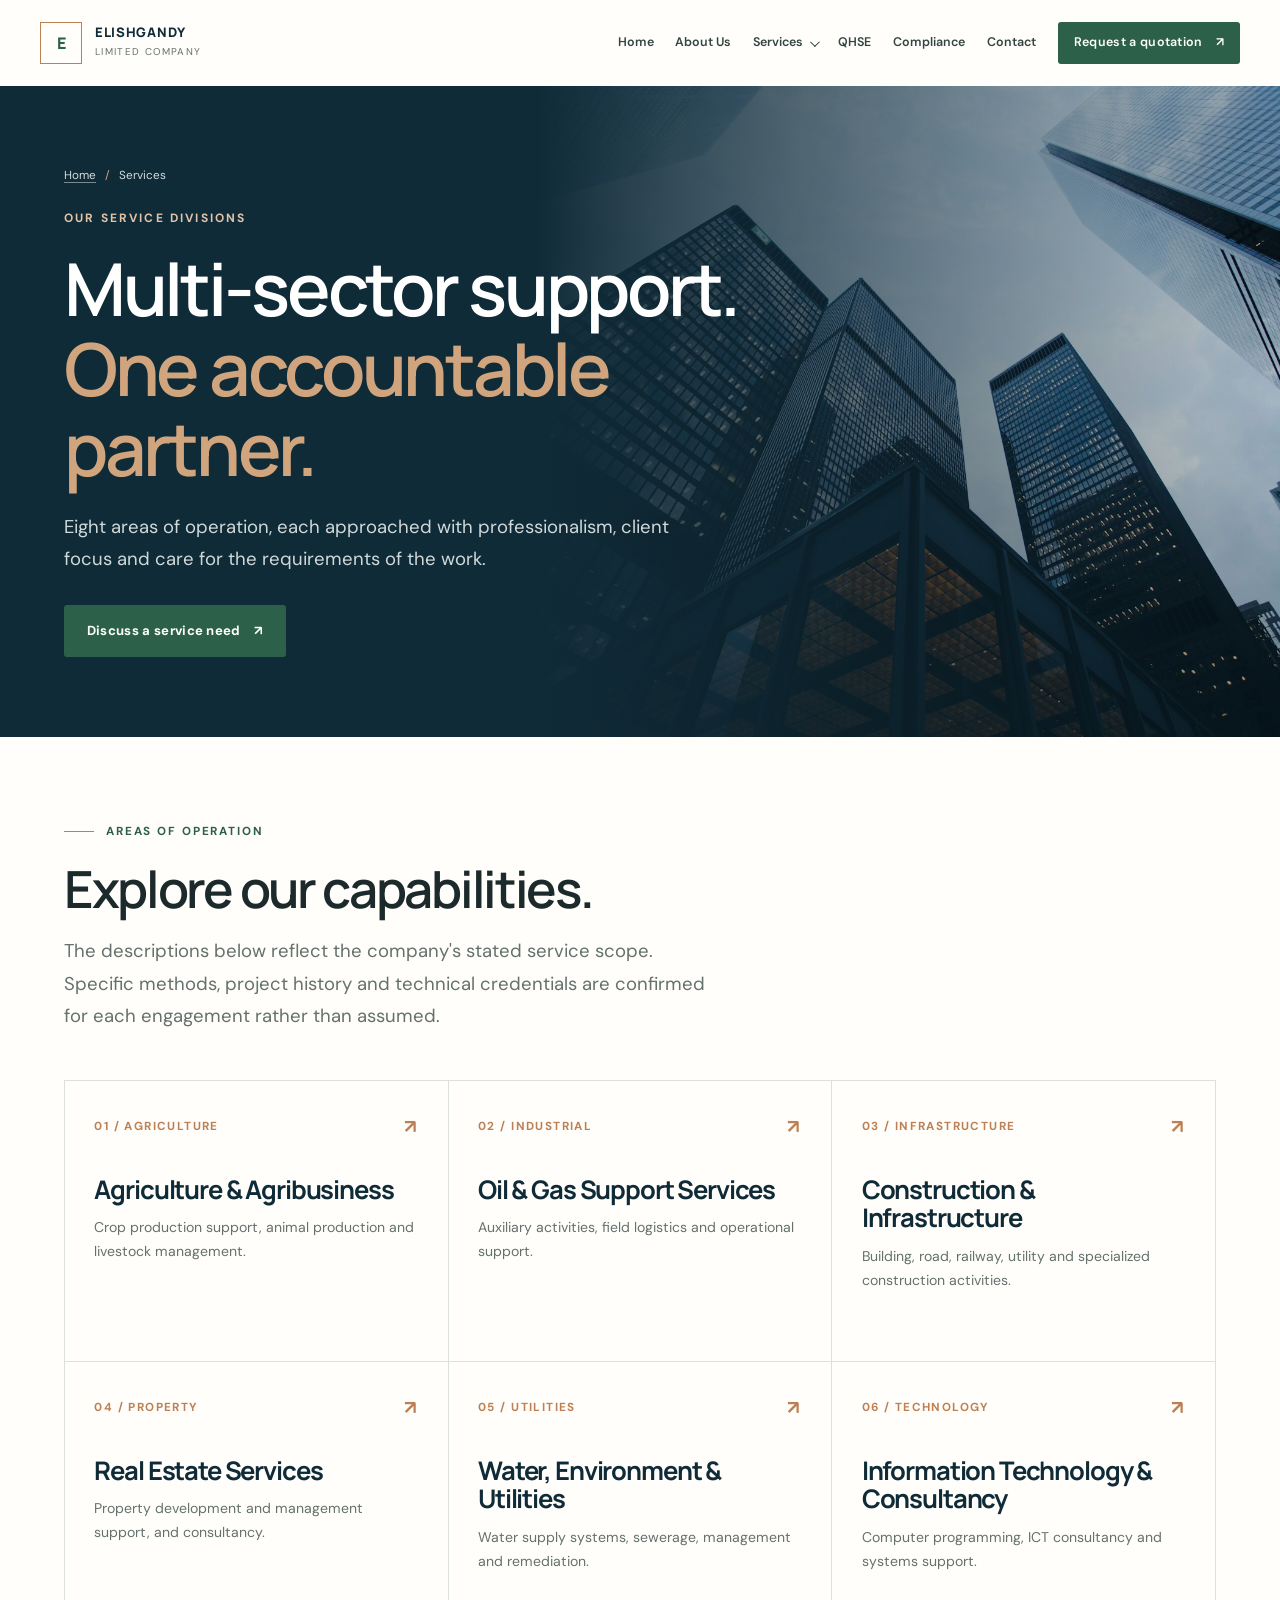
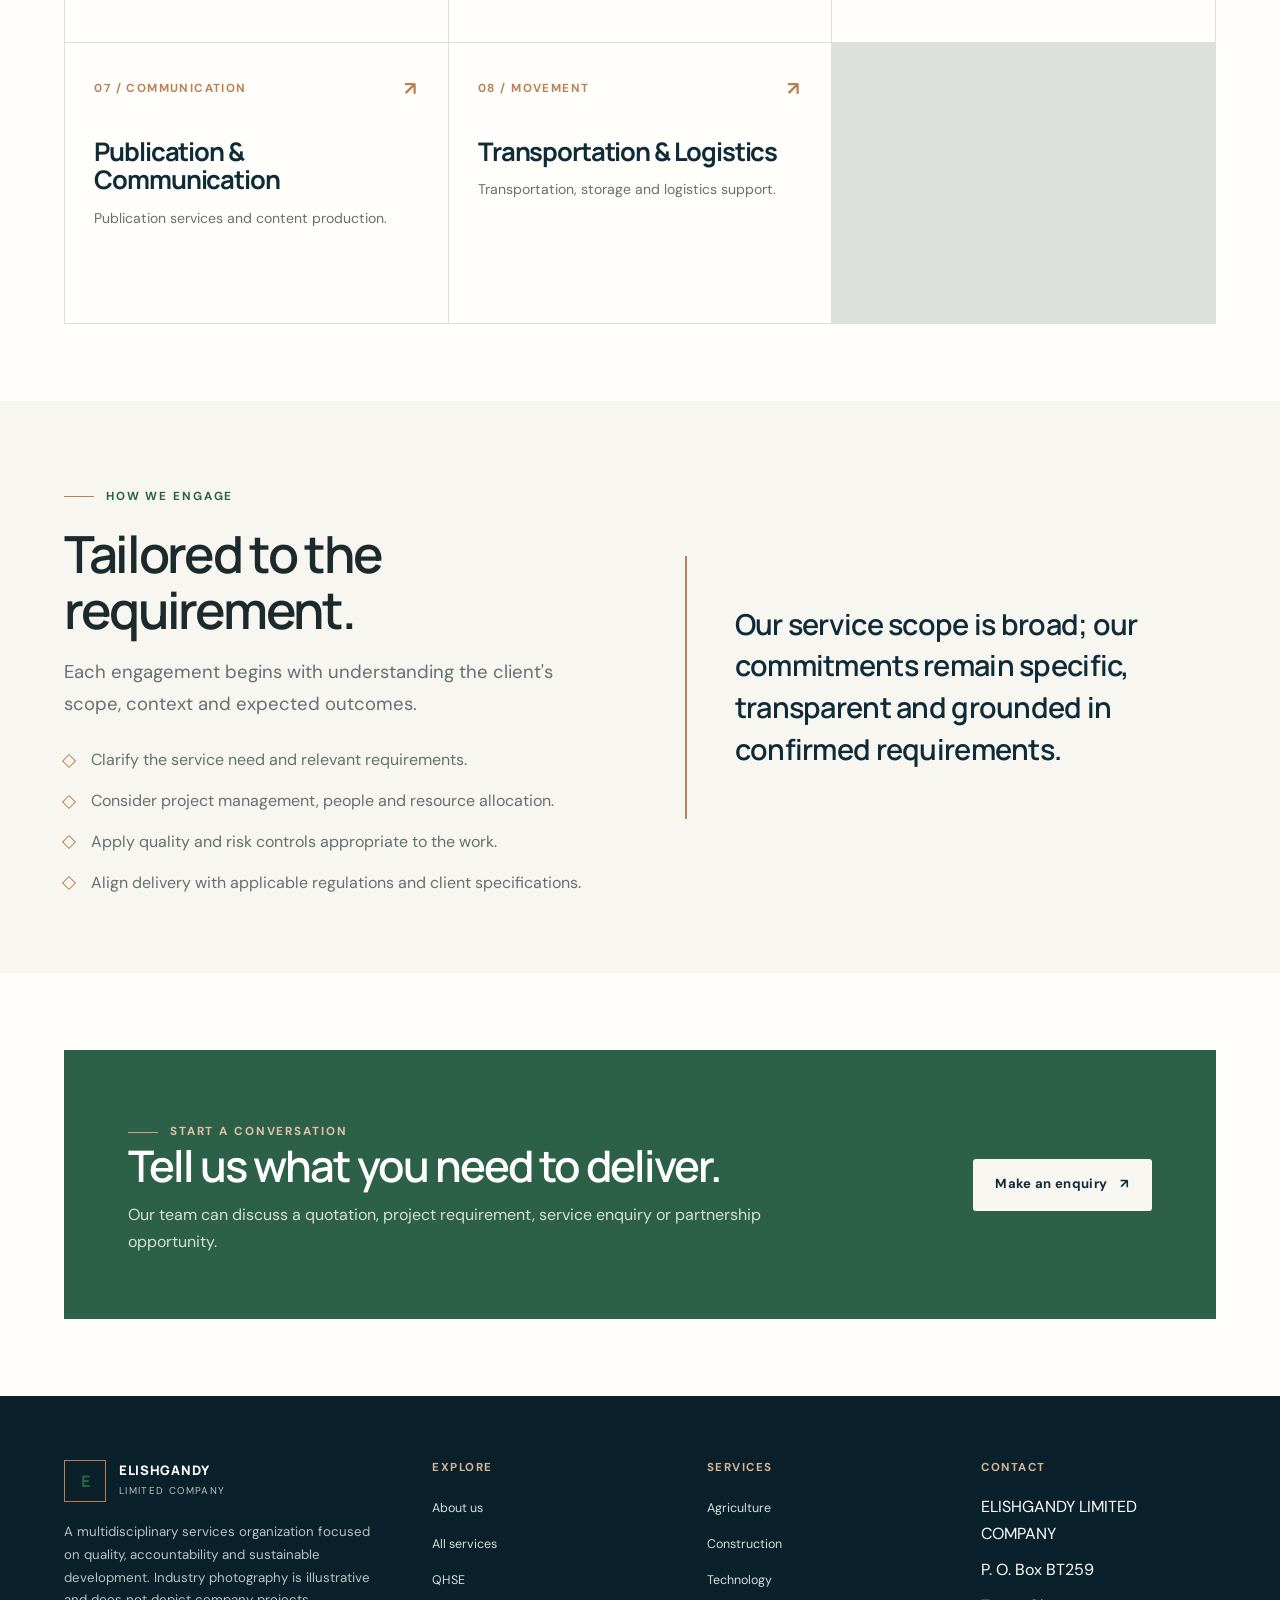
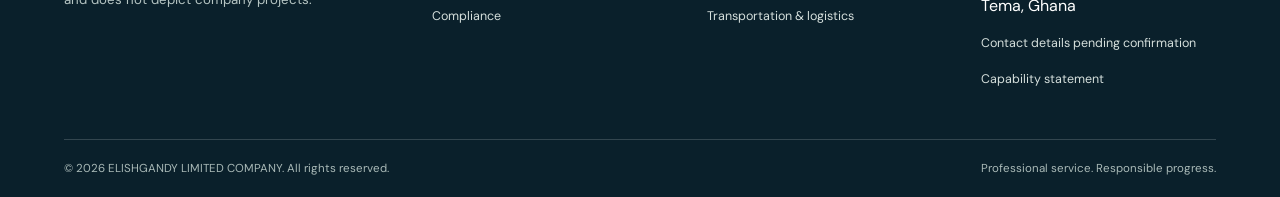
==== services/index.html @ 8bde243e "feat: add ELISHGANDY corporate website Co-authored-by: Copilot <223556219+Copilot@users.noreply.gith" ====
<!doctype html>
<html lang="en">
<head>
  <meta charset="utf-8"><meta name="viewport" content="width=device-width, initial-scale=1"><meta name="theme-color" content="#102b38">
  <title>Services | ELISHGANDY LIMITED COMPANY</title>
  <meta name="description" content="Explore eight service divisions from ELISHGANDY LIMITED COMPANY, spanning agribusiness, infrastructure, utilities, technology and logistics.">
  <link rel="canonical" href="https://YOUR-DOMAIN.example/services/"><meta property="og:type" content="website"><meta property="og:title" content="Services | ELISHGANDY LIMITED COMPANY"><meta property="og:description" content="Multidisciplinary services across eight business divisions."><meta property="og:url" content="https://YOUR-DOMAIN.example/services/">
  <link rel="icon" href="../favicon.svg" type="image/svg+xml"><link rel="preconnect" href="https://fonts.googleapis.com"><link rel="preconnect" href="https://fonts.gstatic.com" crossorigin><link rel="stylesheet" href="../css/styles.css"><script type="module" src="../js/main.js"></script>
</head>
<body>
  <a class="skip-link" href="#main">Skip to content</a>
  <header class="site-header"><div class="header-inner"><a class="brand" href="../index.html" aria-label="ELISHGANDY LIMITED COMPANY home"><span class="brand-mark" aria-hidden="true">E</span><span><span class="brand-name">ELISHGANDY</span><span class="brand-caption">Limited Company</span></span></a><button class="menu-toggle" type="button" aria-label="Toggle navigation" aria-expanded="false" aria-controls="primary-navigation"><span></span></button><nav class="primary-nav" id="primary-navigation" aria-label="Main navigation"><a href="../index.html">Home</a><a href="../about.html">About Us</a><details class="nav-dropdown"><summary>Services</summary><div class="dropdown-panel"><a href="index.html" aria-current="page">All Services</a><a href="agriculture.html">Agriculture &amp; Agribusiness</a><a href="oil-gas.html">Oil &amp; Gas Support</a><a href="construction.html">Construction &amp; Infrastructure</a><a href="real-estate.html">Real Estate</a><a href="water-environment.html">Water &amp; Environment</a><a href="technology.html">IT &amp; Consultancy</a><a href="publication.html">Publication &amp; Communication</a><a href="logistics.html">Transportation &amp; Logistics</a></div></details><a href="../qhse.html">QHSE</a><a href="../compliance.html">Compliance</a><a href="../contact.html">Contact</a><a class="button nav-cta" href="../contact.html#business-enquiry">Request a quotation <span aria-hidden="true">↗</span></a></nav></div></header>
  <main id="main" class="page-main">
    <section class="hero hero--small" style="--hero-image: url('../assets/images/modern-office-building.webp')"><div class="hero-inner"><div class="hero-copy"><nav class="breadcrumbs" aria-label="Breadcrumb"><a href="../index.html">Home</a><span aria-hidden="true">/</span><span aria-current="page">Services</span></nav><p class="hero-kicker">Our service divisions</p><h1>Multi-sector support.<br><em>One accountable partner.</em></h1><p class="lead">Eight areas of operation, each approached with professionalism, client focus and care for the requirements of the work.</p><div class="button-row"><a class="button" href="../contact.html#business-enquiry">Discuss a service need <span aria-hidden="true">↗</span></a></div></div></div></section>
    <section class="section"><div class="container"><div class="section-heading reveal"><p class="eyebrow">Areas of operation</p><h2>Explore our capabilities.</h2><p class="lead">The descriptions below reflect the company's stated service scope. Specific methods, project history and technical credentials are confirmed for each engagement rather than assumed.</p></div><div class="card-grid">
      <a class="service-card reveal" href="agriculture.html"><div class="service-card-top"><span>01 / AGRICULTURE</span><span class="arrow" aria-hidden="true">↗</span></div><h3>Agriculture &amp; Agribusiness</h3><p>Crop production support, animal production and livestock management.</p></a>
      <a class="service-card reveal" href="oil-gas.html"><div class="service-card-top"><span>02 / INDUSTRIAL</span><span class="arrow" aria-hidden="true">↗</span></div><h3>Oil &amp; Gas Support Services</h3><p>Auxiliary activities, field logistics and operational support.</p></a>
      <a class="service-card reveal" href="construction.html"><div class="service-card-top"><span>03 / INFRASTRUCTURE</span><span class="arrow" aria-hidden="true">↗</span></div><h3>Construction &amp; Infrastructure</h3><p>Building, road, railway, utility and specialized construction activities.</p></a>
      <a class="service-card reveal" href="real-estate.html"><div class="service-card-top"><span>04 / PROPERTY</span><span class="arrow" aria-hidden="true">↗</span></div><h3>Real Estate Services</h3><p>Property development and management support, and consultancy.</p></a>
      <a class="service-card reveal" href="water-environment.html"><div class="service-card-top"><span>05 / UTILITIES</span><span class="arrow" aria-hidden="true">↗</span></div><h3>Water, Environment &amp; Utilities</h3><p>Water supply systems, sewerage, management and remediation.</p></a>
      <a class="service-card reveal" href="technology.html"><div class="service-card-top"><span>06 / TECHNOLOGY</span><span class="arrow" aria-hidden="true">↗</span></div><h3>Information Technology &amp; Consultancy</h3><p>Computer programming, ICT consultancy and systems support.</p></a>
      <a class="service-card reveal" href="publication.html"><div class="service-card-top"><span>07 / COMMUNICATION</span><span class="arrow" aria-hidden="true">↗</span></div><h3>Publication &amp; Communication</h3><p>Publication services and content production.</p></a>
      <a class="service-card reveal" href="logistics.html"><div class="service-card-top"><span>08 / MOVEMENT</span><span class="arrow" aria-hidden="true">↗</span></div><h3>Transportation &amp; Logistics</h3><p>Transportation, storage and logistics support.</p></a>
    </div></div></section>
    <section class="section section--ivory"><div class="container split-feature"><div class="split-feature-copy reveal"><p class="eyebrow">How we engage</p><h2>Tailored to the requirement.</h2><p class="lead">Each engagement begins with understanding the client's scope, context and expected outcomes.</p><ul class="check-list"><li>Clarify the service need and relevant requirements.</li><li>Consider project management, people and resource allocation.</li><li>Apply quality and risk controls appropriate to the work.</li><li>Align delivery with applicable regulations and client specifications.</li></ul></div><div class="quote-block reveal"><p>Our service scope is broad; our commitments remain specific, transparent and grounded in confirmed requirements.</p></div></div></section>
    <section class="section"><div class="container"><div class="cta-panel reveal"><div><p class="eyebrow">Start a conversation</p><h2>Tell us what you need to deliver.</h2><p>Our team can discuss a quotation, project requirement, service enquiry or partnership opportunity.</p></div><a class="button button--light" href="../contact.html#business-enquiry">Make an enquiry <span aria-hidden="true">↗</span></a></div></div></section>
  </main>
  <footer class="site-footer"><div class="container footer-top"><div class="footer-brand"><a class="brand" href="../index.html"><span class="brand-mark" aria-hidden="true">E</span><span><span class="brand-name">ELISHGANDY</span><span class="brand-caption">Limited Company</span></span></a><p class="footer-about">A multidisciplinary services organization focused on quality, accountability and sustainable development. Industry photography is illustrative and does not depict company projects.</p></div><div class="footer-column"><h2>Explore</h2><ul><li><a href="../about.html">About us</a></li><li><a href="index.html">All services</a></li><li><a href="../qhse.html">QHSE</a></li><li><a href="../compliance.html">Compliance</a></li></ul></div><div class="footer-column"><h2>Services</h2><ul><li><a href="agriculture.html">Agriculture</a></li><li><a href="construction.html">Construction</a></li><li><a href="technology.html">Technology</a></li><li><a href="logistics.html">Transportation &amp; logistics</a></li></ul></div><div class="footer-column"><h2>Contact</h2><ul><li>ELISHGANDY LIMITED COMPANY</li><li>P. O. Box BT259</li><li>Tema, Ghana</li><li><a href="../contact.html">Contact details pending confirmation</a></li><li><a href="../capability-statement.html">Capability statement</a></li></ul></div></div><div class="container footer-bottom"><p>© <span data-year>2026</span> ELISHGANDY LIMITED COMPANY. All rights reserved.</p><p>Professional service. Responsible progress.</p></div></footer>
</body>
</html>
---- css/styles.css ----
@import url("https://fonts.googleapis.com/css2?family=DM+Sans:wght@400;500;600;700&family=Manrope:wght@400;500;600;700;800&display=swap");

:root {
  color-scheme: light;
  --navy: #102b38;
  --navy-deep: #0a202b;
  --green: #2d6048;
  --green-light: #e7eee8;
  --copper: #bd8054;
  --ivory: #f7f6f1;
  --paper: #fffefa;
  --ink: #1c2a2c;
  --muted: #64716e;
  --line: #dce1dc;
  --white: #fff;
  --font-display: "Manrope", "Arial", sans-serif;
  --font-body: "DM Sans", "Arial", sans-serif;
  --content: 1180px;
  --gutter: clamp(1.25rem, 5vw, 5rem);
  --radius: 3px;
  --shadow: 0 24px 70px rgb(16 43 56 / 12%);
}

* { box-sizing: border-box; }
html { scroll-behavior: smooth; scroll-padding-top: 6rem; }
body {
  margin: 0;
  background: var(--paper);
  color: var(--ink);
  font: 400 1rem/1.7 var(--font-body);
  -webkit-font-smoothing: antialiased;
}
img { display: block; max-width: 100%; }
a { color: inherit; }
button, input, select, textarea { font: inherit; }
button, summary { cursor: pointer; }
:focus-visible { outline: 3px solid var(--copper); outline-offset: 4px; }
::selection { color: var(--white); background: var(--green); }

.skip-link {
  position: fixed; z-index: 1000; top: .75rem; left: .75rem;
  padding: .7rem 1rem; color: var(--white); background: var(--navy);
  transform: translateY(-180%); transition: transform .2s ease;
}
.skip-link:focus { transform: translateY(0); }
.container { width: min(var(--content), calc(100% - var(--gutter) * 2)); margin-inline: auto; }
.section { padding-block: clamp(3.25rem, 6vw, 5.5rem); }
.section--tight { padding-block: clamp(2.25rem, 4vw, 3.5rem); }
.section--ivory { background: var(--ivory); }
.section--navy { color: var(--white); background: var(--navy); }
.eyebrow {
  display: inline-flex; align-items: center; gap: .75rem;
  margin: 0 0 1.15rem; color: var(--green);
  font-size: .73rem; font-weight: 700; letter-spacing: .16em; text-transform: uppercase;
}
.eyebrow::before { width: 30px; height: 1px; background: var(--copper); content: ""; }
.section--navy .eyebrow, .hero .eyebrow { color: #d4b69d; }
h1, h2, h3, p { margin-top: 0; }
h1, h2, h3 { font-family: var(--font-display); letter-spacing: -.045em; line-height: 1.1; }
h1 { margin-bottom: 1.4rem; font-size: clamp(2.7rem, 6vw, 5.6rem); font-weight: 600; }
h2 { margin-bottom: 1.15rem; font-size: clamp(2rem, 4vw, 3.35rem); font-weight: 600; }
h3 { margin-bottom: .8rem; font-size: clamp(1.25rem, 2vw, 1.65rem); font-weight: 700; }
.lead { max-width: 660px; color: var(--muted); font-size: clamp(1.05rem, 1.45vw, 1.25rem); line-height: 1.75; }
.section--navy .lead { color: #c2cece; }
.section-heading { max-width: 700px; margin-bottom: 3rem; }
.section-heading p:last-child { margin-bottom: 0; }
.text-link {
  display: inline-flex; align-items: center; gap: .7rem;
  color: var(--green); font-size: .9rem; font-weight: 700; text-decoration: none;
}
.text-link span { transition: transform .2s ease; }
.text-link:hover span { transform: translateX(4px); }
.button {
  display: inline-flex; min-height: 52px; align-items: center; justify-content: center; gap: .8rem;
  padding: .8rem 1.35rem; border: 1px solid transparent; border-radius: var(--radius);
  background: var(--green); color: var(--white); font-size: .82rem; font-weight: 700;
  letter-spacing: .025em; text-decoration: none; transition: background .2s ease, color .2s ease, border-color .2s ease, transform .2s ease;
}
.button:hover { background: #204d38; transform: translateY(-2px); }
.button--outline { border-color: rgb(255 255 255 / 55%); background: transparent; color: var(--white); }
.button--outline:hover { border-color: var(--white); background: var(--white); color: var(--navy); }
.button--light { background: var(--ivory); color: var(--navy); }
.button--light:hover { background: var(--white); color: var(--navy); }
.button--dark-outline { border-color: var(--navy); background: transparent; color: var(--navy); }
.button--dark-outline:hover { background: var(--navy); color: var(--white); }
.button-row { display: flex; flex-wrap: wrap; gap: .8rem; margin-top: 1.8rem; }

.site-header { position: relative; z-index: 20; background: var(--paper); }
.header-inner {
  display: flex; min-height: 86px; align-items: center; justify-content: space-between;
  gap: 2rem; width: min(1360px, calc(100% - var(--gutter) * 1.25)); margin: auto;
}
.brand { display: inline-flex; align-items: center; gap: .8rem; color: var(--navy); text-decoration: none; }
.brand-mark {
  display: grid; width: 42px; height: 42px; place-items: center;
  border: 1px solid var(--copper); color: var(--green);
  font: 800 1rem var(--font-display); letter-spacing: -.08em;
}
.brand-name { display: block; font: 800 .82rem/1.2 var(--font-display); letter-spacing: .055em; }
.brand-caption { display: block; margin-top: .24rem; color: var(--muted); font-size: .62rem; letter-spacing: .14em; text-transform: uppercase; }
.primary-nav { display: flex; align-items: center; gap: clamp(.85rem, 1.7vw, 1.7rem); }
.primary-nav > a, .nav-dropdown > summary {
  padding-block: .6rem; color: #334544; font-size: .78rem; font-weight: 600;
  text-decoration: none; list-style: none;
}
.primary-nav > a { position: relative; }
.primary-nav > a::after {
  position: absolute; right: 0; bottom: .28rem; left: 0; height: 1px;
  background: var(--copper); content: ""; transform: scaleX(0); transform-origin: left; transition: transform .2s ease;
}
.primary-nav > a:hover::after, .primary-nav > a[aria-current="page"]::after { transform: scaleX(1); }
.nav-dropdown { position: relative; }
.nav-dropdown > summary { display: flex; align-items: center; gap: .4rem; cursor: pointer; }
.nav-dropdown > summary::-webkit-details-marker { display: none; }
.nav-dropdown > summary::after { width: 6px; height: 6px; border-right: 1px solid; border-bottom: 1px solid; content: ""; transform: rotate(45deg) translateY(-2px); }
.dropdown-panel {
  position: absolute; top: calc(100% + .7rem); left: -1rem; z-index: 5;
  display: grid; width: 320px; grid-template-columns: 1fr 1fr; gap: .15rem;
  padding: .75rem; border: 1px solid var(--line); background: var(--paper); box-shadow: var(--shadow);
}
.dropdown-panel a { padding: .65rem .6rem; color: var(--muted); font-size: .75rem; line-height: 1.4; text-decoration: none; }
.dropdown-panel a:hover, .dropdown-panel a[aria-current="page"] { color: var(--green); background: var(--ivory); }
.nav-cta { min-height: 42px; padding: .55rem .95rem; font-size: .76rem; }
.primary-nav > a.nav-cta { color: var(--white); }
.primary-nav > a.nav-cta:hover { color: var(--white); }
.menu-toggle { display: none; width: 44px; height: 44px; place-items: center; border: 1px solid var(--line); background: transparent; color: var(--navy); }
.menu-toggle span, .menu-toggle span::before, .menu-toggle span::after { display: block; width: 18px; height: 1px; background: currentColor; }
.menu-toggle span { position: relative; }
.menu-toggle span::before, .menu-toggle span::after { position: absolute; left: 0; content: ""; transition: transform .2s ease; }
.menu-toggle span::before { top: -6px; }
.menu-toggle span::after { top: 6px; }
.menu-toggle[aria-expanded="true"] span { background: transparent; }
.menu-toggle[aria-expanded="true"] span::before { top: 0; transform: rotate(45deg); }
.menu-toggle[aria-expanded="true"] span::after { top: 0; transform: rotate(-45deg); }

.hero {
  position: relative; overflow: hidden; min-height: 610px; display: grid; align-items: center;
  background: var(--navy); color: var(--white);
}
.hero::before {
  position: absolute; inset: 0 0 0 34%; background:
    linear-gradient(90deg, var(--navy) 0%, rgb(16 43 56 / 82%) 19%, rgb(16 43 56 / 23%) 100%),
    linear-gradient(0deg, rgb(10 32 43 / 28%), transparent 50%),
    var(--hero-image, url("../assets/images/corporate-office-interior.webp")) center 48% / cover;
  content: "";
}
.hero-inner { position: relative; z-index: 1; width: min(var(--content), calc(100% - var(--gutter) * 2)); margin: auto; padding-block: 6.5rem; }
.hero-copy { max-width: 700px; animation: rise-in .7s both; }
.hero h1 { max-width: 720px; }
.hero h1 em { color: #d0a47d; font-style: normal; }
.hero .lead { max-width: 600px; color: #d0d9d9; }
.hero-kicker { margin: 0 0 1.2rem; color: #e0c3a9; font-size: .75rem; font-weight: 700; letter-spacing: .18em; text-transform: uppercase; }
.hero-meta { display: flex; flex-wrap: wrap; gap: 1.7rem; margin-top: 2.5rem; color: #d8e0de; font-size: .75rem; }
.hero-meta span { display: inline-flex; align-items: center; gap: .55rem; }
.hero-meta span::before { width: 6px; height: 6px; border-radius: 50%; background: var(--copper); content: ""; }
.hero--small { min-height: 420px; }
.hero--small::before { inset-inline-start: 42%; }
.hero--small .hero-inner { padding-block: 5rem; }
.hero--small h1 { max-width: 780px; font-size: clamp(2.7rem, 5.7vw, 4.8rem); }
.hero--small .lead { max-width: 620px; }
.breadcrumbs { display: flex; flex-wrap: wrap; gap: .55rem; margin-bottom: 1.4rem; color: #d2dddd; font-size: .73rem; }
.breadcrumbs a { text-decoration-color: rgb(255 255 255 / 45%); text-underline-offset: 3px; }
.breadcrumbs span[aria-hidden="true"] { color: #d0a47d; }

.intro-grid { display: grid; grid-template-columns: .9fr 1.1fr; gap: clamp(2.5rem, 8vw, 8rem); align-items: start; }
.intro-aside { padding-top: .4rem; }
.intro-aside p { color: var(--muted); }
.image-frame { position: relative; overflow: hidden; background: #dce4df; }
.image-frame img { width: 100%; height: 100%; object-fit: cover; }
.image-frame--wide { aspect-ratio: 1.55; }
.image-frame--tall { aspect-ratio: .92; }
.split-feature { display: grid; grid-template-columns: 1fr 1fr; gap: clamp(2.5rem, 7vw, 6rem); align-items: center; }
.split-feature > * { min-width: 0; }
.split-feature--reverse .split-feature-image { order: 2; }
.split-feature-image { min-height: 0; }
.split-feature-copy > :last-child { margin-bottom: 0; }
.check-list { display: grid; gap: .85rem; margin: 1.6rem 0 0; padding: 0; list-style: none; }
.check-list li { position: relative; padding-left: 1.7rem; color: var(--muted); }
.check-list li::before { position: absolute; top: .58rem; left: 0; width: 8px; height: 8px; border: 1px solid var(--copper); content: ""; transform: rotate(45deg); }

.card-grid { display: grid; grid-template-columns: repeat(3, 1fr); gap: 1px; background: var(--line); border: 1px solid var(--line); }
.service-card { display: flex; min-height: 280px; flex-direction: column; padding: clamp(1.3rem, 2.3vw, 2rem); background: var(--paper); text-decoration: none; transition: background .2s ease; }
.service-card:hover { background: var(--ivory); }
.service-card-top { display: flex; align-items: center; justify-content: space-between; margin-bottom: 2rem; color: var(--copper); font-size: .73rem; font-weight: 700; letter-spacing: .12em; }
.service-card-top .arrow { font-size: 1.2rem; transition: transform .2s ease; }
.service-card:hover .arrow { transform: translate(3px, -3px); }
.service-card h3 { max-width: 300px; color: var(--navy); }
.service-card p { margin: 0; color: var(--muted); font-size: .88rem; }
.capability-grid { display: grid; grid-template-columns: repeat(4, 1fr); gap: 1rem; margin-top: 3rem; }
.capability-item { padding: 1.4rem 1rem; border-top: 1px solid rgb(255 255 255 / 25%); }
.capability-item strong { display: block; margin-bottom: .5rem; font: 700 1rem var(--font-display); }
.capability-item p { margin: 0; color: #c1cdcc; font-size: .82rem; }
.value-grid { display: grid; grid-template-columns: repeat(3, 1fr); gap: 2rem; }
.value-card { padding-top: 1.2rem; border-top: 1px solid var(--line); }
.value-card .number { display: block; margin-bottom: 1.25rem; color: var(--copper); font: 700 .75rem var(--font-display); letter-spacing: .12em; }
.value-card p { margin: 0; color: var(--muted); font-size: .88rem; }
.service-detail-grid { display: grid; grid-template-columns: 1fr 1fr; gap: .8rem; margin-top: 2rem; }
.detail-item { padding: 1.1rem 1.15rem; border: 1px solid var(--line); background: var(--paper); }
.detail-item strong { display: block; margin-bottom: .35rem; color: var(--navy); font-size: .9rem; }
.detail-item p { margin: 0; color: var(--muted); font-size: .8rem; }
.related-links { display: flex; flex-wrap: wrap; gap: .7rem; margin-top: 1.3rem; }
.related-links a { padding: .65rem .85rem; border: 1px solid var(--line); color: var(--green); font-size: .78rem; font-weight: 600; text-decoration: none; }
.related-links a:hover { border-color: var(--green); }
.quote-block { padding: clamp(1.6rem, 4vw, 3rem); border-left: 2px solid var(--copper); background: var(--ivory); }
.quote-block p { margin: 0; color: var(--navy); font: 600 clamp(1.25rem, 2.3vw, 1.8rem)/1.45 var(--font-display); letter-spacing: -.025em; }

.cta-panel { display: grid; grid-template-columns: 1fr auto; align-items: center; gap: 2rem; padding: clamp(2rem, 5vw, 4rem); background: var(--green); color: var(--white); }
.cta-panel h2 { max-width: 700px; margin-bottom: .7rem; font-size: clamp(1.8rem, 3.4vw, 2.8rem); }
.cta-panel p { max-width: 650px; margin: 0; color: #d6e0d9; }
.cta-panel .eyebrow { color: #e3c2a7; }
.cta-panel .eyebrow::before { background: #d8a27a; }
.notice { padding: 1.25rem 1.4rem; border: 1px solid #d5c7b9; background: #fbf6ef; color: #51463c; font-size: .88rem; }
.notice strong { color: var(--navy); }
.contact-grid { display: grid; grid-template-columns: .8fr 1.2fr; gap: clamp(2rem, 7vw, 7rem); align-items: start; }
.contact-list { display: grid; gap: 1.3rem; margin-top: 2rem; }
.contact-item { padding-bottom: 1rem; border-bottom: 1px solid var(--line); }
.contact-item span { display: block; margin-bottom: .3rem; color: var(--muted); font-size: .73rem; font-weight: 700; letter-spacing: .1em; text-transform: uppercase; }
.contact-item strong { color: var(--navy); font-size: .95rem; }
.contact-item small { display: block; margin-top: .35rem; color: var(--muted); }
.form-panel { padding: clamp(1.4rem, 3vw, 2.5rem); border: 1px solid var(--line); background: var(--paper); box-shadow: 0 12px 40px rgb(16 43 56 / 5%); }
.form-grid { display: grid; grid-template-columns: 1fr 1fr; gap: 1.1rem; }
.field { display: grid; gap: .42rem; }
.field--full { grid-column: 1 / -1; }
.field label { color: var(--navy); font-size: .78rem; font-weight: 700; }
.field input, .field select, .field textarea { width: 100%; min-height: 48px; padding: .7rem .8rem; border: 1px solid #cbd4ce; border-radius: 0; background: var(--white); color: var(--ink); }
.field textarea { min-height: 140px; resize: vertical; }
.field input:focus, .field select:focus, .field textarea:focus { border-color: var(--green); outline: 2px solid rgb(45 96 72 / 15%); }
.form-note { margin: 1rem 0 0; color: var(--muted); font-size: .75rem; }
.form-status { min-height: 1.5rem; margin: .8rem 0 0; color: var(--navy); font-size: .85rem; }
.contact-form [aria-invalid="true"] { border-color: #9c3d35; }
.breadcrumb-line { margin-bottom: 1rem; }
.doc-placeholder { display: grid; grid-template-columns: auto 1fr; gap: 1.2rem; align-items: start; padding: 1.5rem; border: 1px dashed #b6c1ba; background: var(--ivory); }
.doc-icon { display: grid; width: 48px; height: 48px; place-items: center; background: var(--green-light); color: var(--green); font: 700 .8rem var(--font-display); }
.doc-placeholder p:last-child { margin-bottom: 0; }

.site-footer { padding-top: 4rem; background: var(--navy-deep); color: var(--white); }
.footer-top { display: grid; grid-template-columns: 1.4fr 1fr 1fr 1fr; gap: 2.5rem; padding-bottom: 3rem; }
.footer-brand .brand { color: var(--white); }
.footer-brand .brand-caption, .footer-about { color: #b6c5c3; }
.footer-about { max-width: 320px; margin: 1.2rem 0 0; font-size: .83rem; }
.footer-column h2 { margin-bottom: 1.1rem; color: #d7b398; font: 700 .72rem var(--font-body); letter-spacing: .13em; text-transform: uppercase; }
.footer-column ul { display: grid; gap: .55rem; margin: 0; padding: 0; list-style: none; }
.footer-column a { color: #d5dfdc; font-size: .78rem; text-decoration: none; }
.footer-column a:hover { color: var(--white); text-decoration: underline; text-underline-offset: 4px; }
.footer-bottom { display: flex; justify-content: space-between; gap: 1.5rem; padding-block: 1.15rem; border-top: 1px solid rgb(255 255 255 / 17%); color: #a9b9b7; font-size: .72rem; }
.footer-bottom p { margin: 0; }
.footer-bottom a { color: inherit; }
.reveal-ready .reveal { opacity: 0; transform: translateY(18px); transition: opacity .55s ease, transform .55s ease; }
.reveal-ready .reveal.is-visible { opacity: 1; transform: none; }
.page-main { min-height: 50vh; }
.sr-only { position: absolute; width: 1px; height: 1px; padding: 0; margin: -1px; overflow: hidden; clip: rect(0, 0, 0, 0); white-space: nowrap; border: 0; }

@keyframes rise-in { from { opacity: 0; transform: translateY(16px); } to { opacity: 1; transform: none; } }

@media (max-width: 1020px) {
  .header-inner { min-height: 76px; }
  .menu-ready .menu-toggle { display: grid; margin-left: auto; }
  .header-inner { flex-wrap: wrap; }
  .primary-nav { width: 100%; flex-direction: column; align-items: stretch; gap: .25rem; padding: 0 0 1rem; }
  .menu-ready .primary-nav:not(.is-open) { display: none; }
  .menu-ready .primary-nav.is-open { display: flex; }
  .primary-nav > a, .nav-dropdown > summary { padding: .75rem .4rem; }
  .nav-cta { align-self: flex-start; margin-top: .35rem; }
  .dropdown-panel { position: static; width: 100%; margin-top: .25rem; box-shadow: none; }
  .hero { min-height: 570px; }
  .hero::before { inset-inline-start: 20%; }
  .capability-grid { grid-template-columns: repeat(2, 1fr); }
  .footer-top { grid-template-columns: 1.2fr 1fr 1fr; }
  .footer-brand { grid-column: 1 / -1; }
}
@media (max-width: 780px) {
  :root { --gutter: 1.25rem; }
  .header-inner { width: calc(100% - 2rem); }
  .brand-mark { width: 38px; height: 38px; }
  .brand-name { font-size: .72rem; }
  .brand-caption { font-size: .57rem; }
  .hero { min-height: 620px; align-items: end; }
  .hero::before { inset: 0; background:
    linear-gradient(90deg, rgb(16 43 56 / 91%), rgb(16 43 56 / 56%)),
    linear-gradient(0deg, rgb(10 32 43 / 36%), transparent 55%),
    var(--hero-image, url("../assets/images/corporate-office-interior.webp")) center / cover; }
  .hero-inner { padding-block: 5.5rem 4rem; }
  .hero h1 { font-size: clamp(2.65rem, 13vw, 4.3rem); }
  .hero--small { min-height: 440px; }
  .hero--small::before { inset: 0; }
  .hero--small .hero-inner { padding-block: 4rem; }
  .hero-meta { gap: .7rem 1.2rem; }
  .intro-grid, .split-feature, .contact-grid { grid-template-columns: 1fr; gap: 2rem; }
  .split-feature--reverse .split-feature-image { order: 0; }
  .split-feature-image { min-height: 0; }
  .card-grid { grid-template-columns: 1fr; }
  .service-card { min-height: 220px; }
  .value-grid { grid-template-columns: 1fr; gap: 1.5rem; }
  .service-detail-grid { grid-template-columns: 1fr; }
  .capability-grid { grid-template-columns: 1fr 1fr; gap: .2rem .8rem; }
  .cta-panel { grid-template-columns: 1fr; }
  .cta-panel .button { justify-self: start; }
  .form-grid { grid-template-columns: 1fr; }
  .field--full { grid-column: auto; }
  .footer-top { grid-template-columns: 1fr 1fr; gap: 2rem 1rem; }
  .footer-brand { grid-column: 1 / -1; }
  .footer-column:last-child { grid-column: 1 / -1; }
  .footer-bottom { flex-direction: column; gap: .5rem; }
}
@media (prefers-reduced-motion: reduce) {
  *, *::before, *::after { scroll-behavior: auto !important; animation-duration: .01ms !important; animation-iteration-count: 1 !important; transition-duration: .01ms !important; }
  .reveal-ready .reveal { opacity: 1; transform: none; }
}
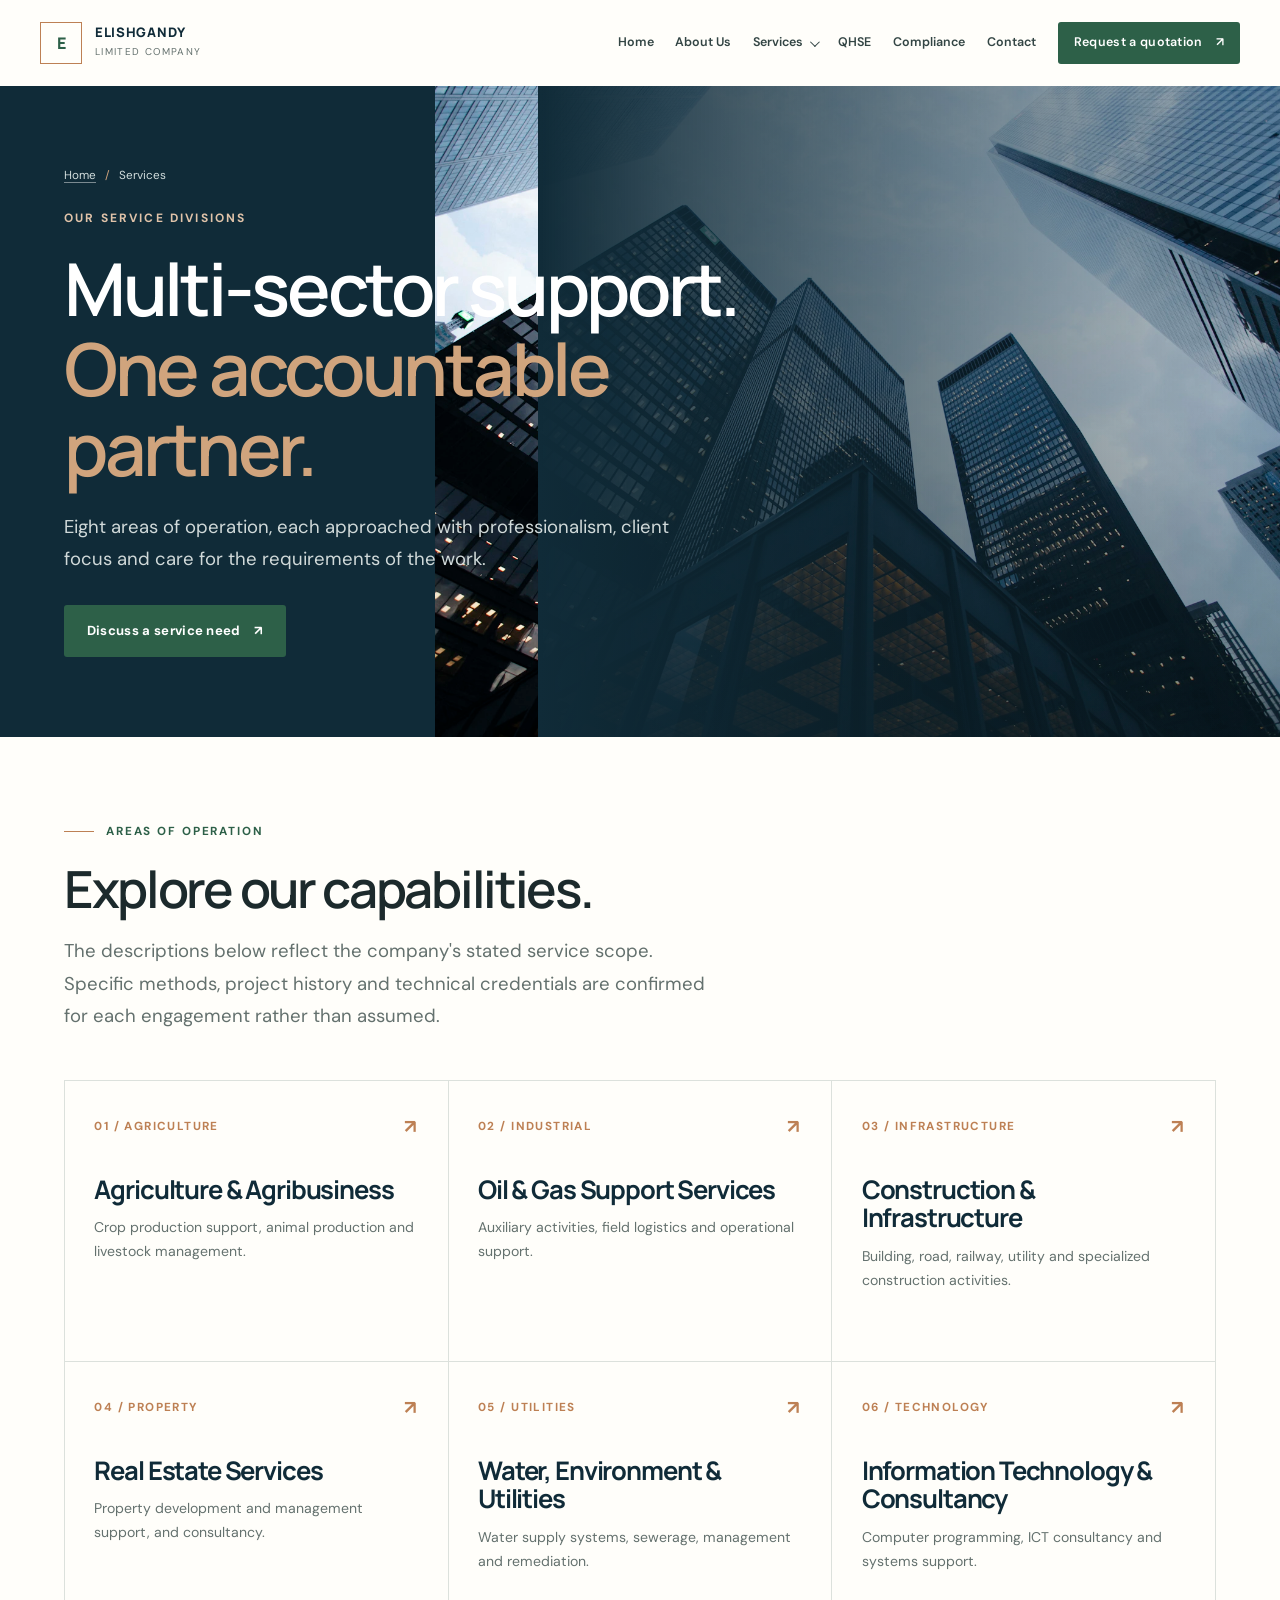
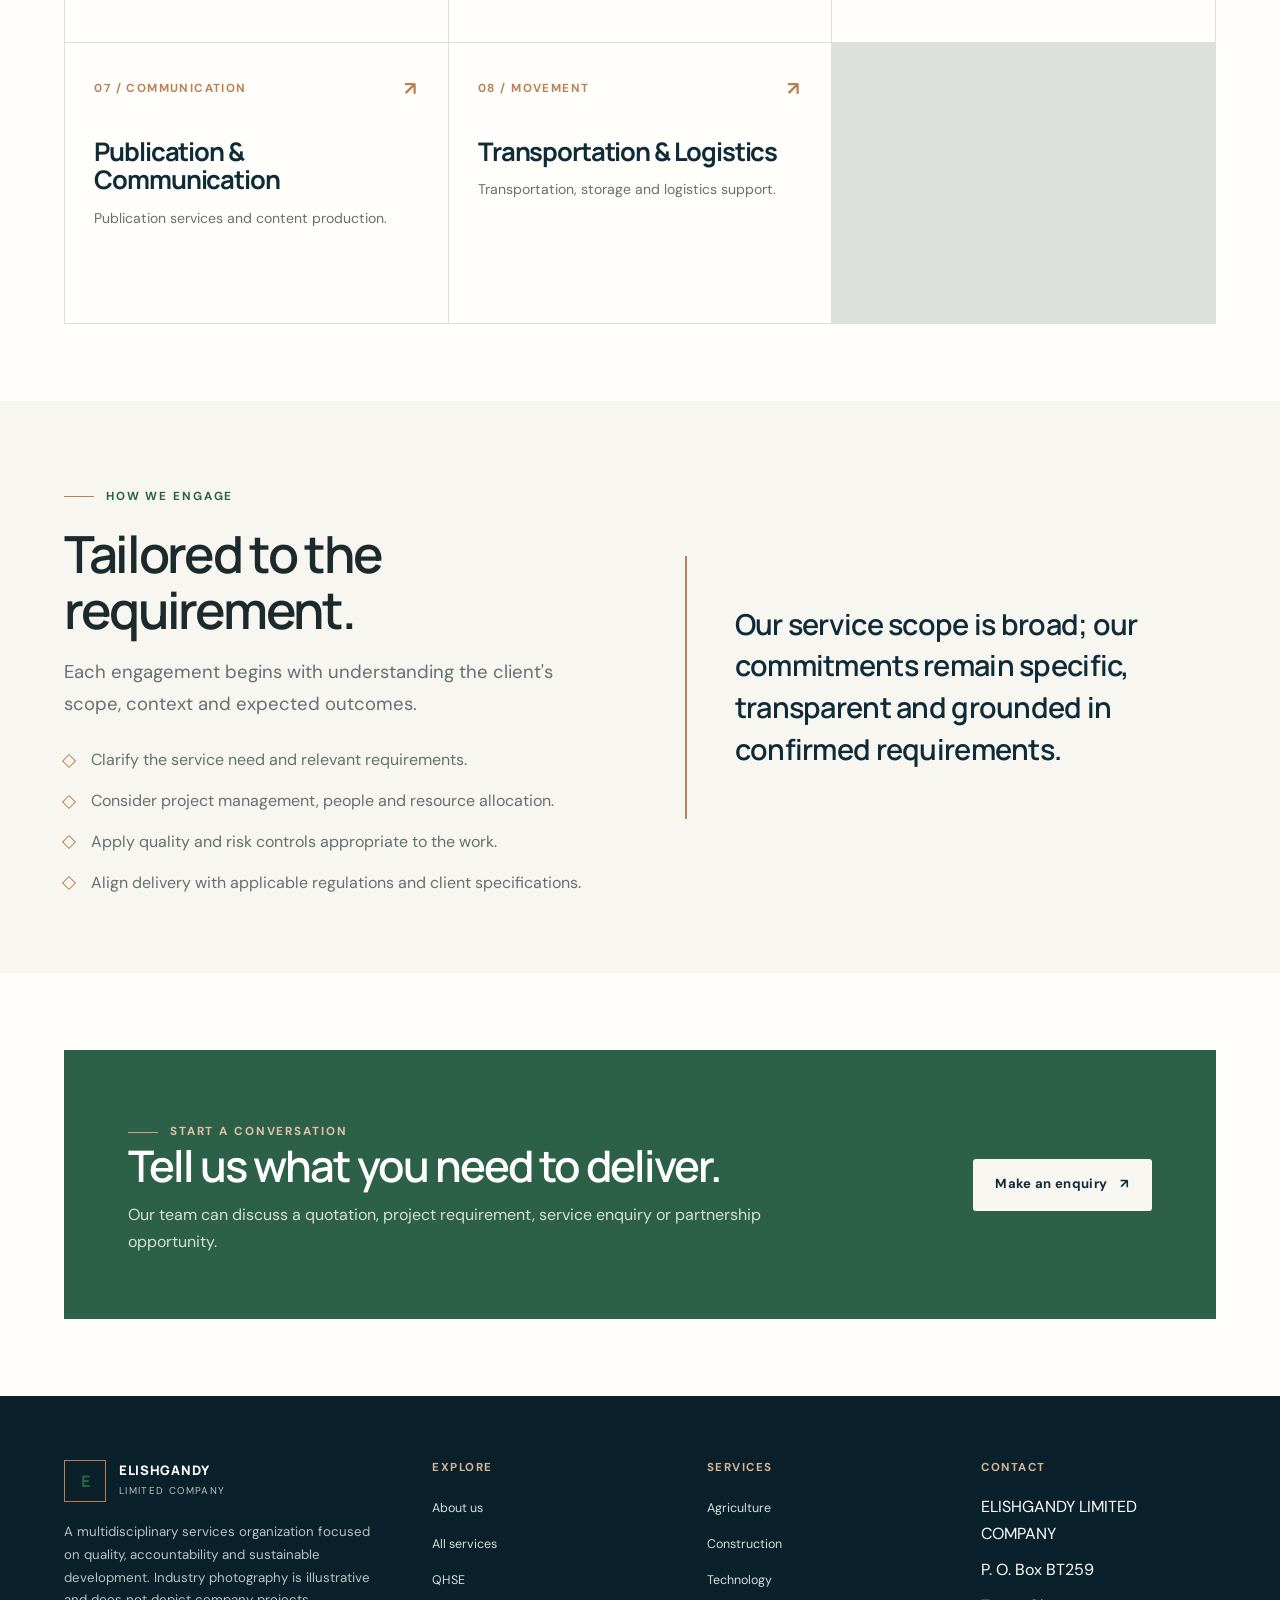
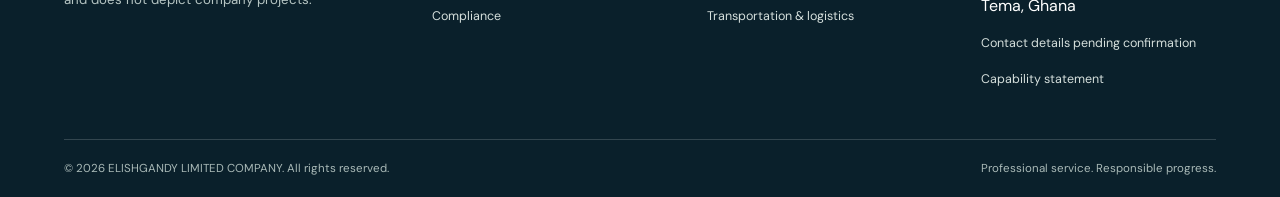
==== commit bbfdeabb: "fix: load GitHub Pages banner images Co-authored-by: Copilot <223556219+Copilot@users.noreply.github" ====
--- a/services/index.html
+++ b/services/index.html
@@ -11,7 +11,7 @@
   <a class="skip-link" href="#main">Skip to content</a>
   <header class="site-header"><div class="header-inner"><a class="brand" href="../index.html" aria-label="ELISHGANDY LIMITED COMPANY home"><span class="brand-mark" aria-hidden="true">E</span><span><span class="brand-name">ELISHGANDY</span><span class="brand-caption">Limited Company</span></span></a><button class="menu-toggle" type="button" aria-label="Toggle navigation" aria-expanded="false" aria-controls="primary-navigation"><span></span></button><nav class="primary-nav" id="primary-navigation" aria-label="Main navigation"><a href="../index.html">Home</a><a href="../about.html">About Us</a><details class="nav-dropdown"><summary>Services</summary><div class="dropdown-panel"><a href="index.html" aria-current="page">All Services</a><a href="agriculture.html">Agriculture &amp; Agribusiness</a><a href="oil-gas.html">Oil &amp; Gas Support</a><a href="construction.html">Construction &amp; Infrastructure</a><a href="real-estate.html">Real Estate</a><a href="water-environment.html">Water &amp; Environment</a><a href="technology.html">IT &amp; Consultancy</a><a href="publication.html">Publication &amp; Communication</a><a href="logistics.html">Transportation &amp; Logistics</a></div></details><a href="../qhse.html">QHSE</a><a href="../compliance.html">Compliance</a><a href="../contact.html">Contact</a><a class="button nav-cta" href="../contact.html#business-enquiry">Request a quotation <span aria-hidden="true">↗</span></a></nav></div></header>
   <main id="main" class="page-main">
-    <section class="hero hero--small" style="--hero-image: url('../assets/images/modern-office-building.webp')"><div class="hero-inner"><div class="hero-copy"><nav class="breadcrumbs" aria-label="Breadcrumb"><a href="../index.html">Home</a><span aria-hidden="true">/</span><span aria-current="page">Services</span></nav><p class="hero-kicker">Our service divisions</p><h1>Multi-sector support.<br><em>One accountable partner.</em></h1><p class="lead">Eight areas of operation, each approached with professionalism, client focus and care for the requirements of the work.</p><div class="button-row"><a class="button" href="../contact.html#business-enquiry">Discuss a service need <span aria-hidden="true">↗</span></a></div></div></div></section>
+    <section class="hero hero--small"><img class="hero-image" src="../assets/images/modern-office-building.webp" width="1600" height="1067" alt="" fetchpriority="high"><div class="hero-inner"><div class="hero-copy"><nav class="breadcrumbs" aria-label="Breadcrumb"><a href="../index.html">Home</a><span aria-hidden="true">/</span><span aria-current="page">Services</span></nav><p class="hero-kicker">Our service divisions</p><h1>Multi-sector support.<br><em>One accountable partner.</em></h1><p class="lead">Eight areas of operation, each approached with professionalism, client focus and care for the requirements of the work.</p><div class="button-row"><a class="button" href="../contact.html#business-enquiry">Discuss a service need <span aria-hidden="true">↗</span></a></div></div></div></section>
     <section class="section"><div class="container"><div class="section-heading reveal"><p class="eyebrow">Areas of operation</p><h2>Explore our capabilities.</h2><p class="lead">The descriptions below reflect the company's stated service scope. Specific methods, project history and technical credentials are confirmed for each engagement rather than assumed.</p></div><div class="card-grid">
       <a class="service-card reveal" href="agriculture.html"><div class="service-card-top"><span>01 / AGRICULTURE</span><span class="arrow" aria-hidden="true">↗</span></div><h3>Agriculture &amp; Agribusiness</h3><p>Crop production support, animal production and livestock management.</p></a>
       <a class="service-card reveal" href="oil-gas.html"><div class="service-card-top"><span>02 / INDUSTRIAL</span><span class="arrow" aria-hidden="true">↗</span></div><h3>Oil &amp; Gas Support Services</h3><p>Auxiliary activities, field logistics and operational support.</p></a>
--- a/css/styles.css
+++ b/css/styles.css
@@ -137,14 +137,17 @@
   position: relative; overflow: hidden; min-height: 610px; display: grid; align-items: center;
   background: var(--navy); color: var(--white);
 }
+.hero-image {
+  position: absolute; inset: 0 0 0 34%; z-index: 0;
+  width: 66%; height: 100%; object-fit: cover; object-position: center 48%;
+}
 .hero::before {
-  position: absolute; inset: 0 0 0 34%; background:
+  position: absolute; inset: 0 0 0 34%; z-index: 1; background:
     linear-gradient(90deg, var(--navy) 0%, rgb(16 43 56 / 82%) 19%, rgb(16 43 56 / 23%) 100%),
-    linear-gradient(0deg, rgb(10 32 43 / 28%), transparent 50%),
-    var(--hero-image, url("../assets/images/corporate-office-interior.webp")) center 48% / cover;
+    linear-gradient(0deg, rgb(10 32 43 / 28%), transparent 50%);
   content: "";
 }
-.hero-inner { position: relative; z-index: 1; width: min(var(--content), calc(100% - var(--gutter) * 2)); margin: auto; padding-block: 6.5rem; }
+.hero-inner { position: relative; z-index: 2; width: min(var(--content), calc(100% - var(--gutter) * 2)); margin: auto; padding-block: 6.5rem; }
 .hero-copy { max-width: 700px; animation: rise-in .7s both; }
 .hero h1 { max-width: 720px; }
 .hero h1 em { color: #d0a47d; font-style: normal; }
@@ -263,6 +266,7 @@
   .nav-cta { align-self: flex-start; margin-top: .35rem; }
   .dropdown-panel { position: static; width: 100%; margin-top: .25rem; box-shadow: none; }
   .hero { min-height: 570px; }
+  .hero-image { inset-inline-start: 20%; width: 80%; }
   .hero::before { inset-inline-start: 20%; }
   .capability-grid { grid-template-columns: repeat(2, 1fr); }
   .footer-top { grid-template-columns: 1.2fr 1fr 1fr; }
@@ -275,10 +279,10 @@
   .brand-name { font-size: .72rem; }
   .brand-caption { font-size: .57rem; }
   .hero { min-height: 620px; align-items: end; }
+  .hero-image { inset: 0; width: 100%; object-position: center; }
   .hero::before { inset: 0; background:
     linear-gradient(90deg, rgb(16 43 56 / 91%), rgb(16 43 56 / 56%)),
-    linear-gradient(0deg, rgb(10 32 43 / 36%), transparent 55%),
-    var(--hero-image, url("../assets/images/corporate-office-interior.webp")) center / cover; }
+    linear-gradient(0deg, rgb(10 32 43 / 36%), transparent 55%); }
   .hero-inner { padding-block: 5.5rem 4rem; }
   .hero h1 { font-size: clamp(2.65rem, 13vw, 4.3rem); }
   .hero--small { min-height: 440px; }
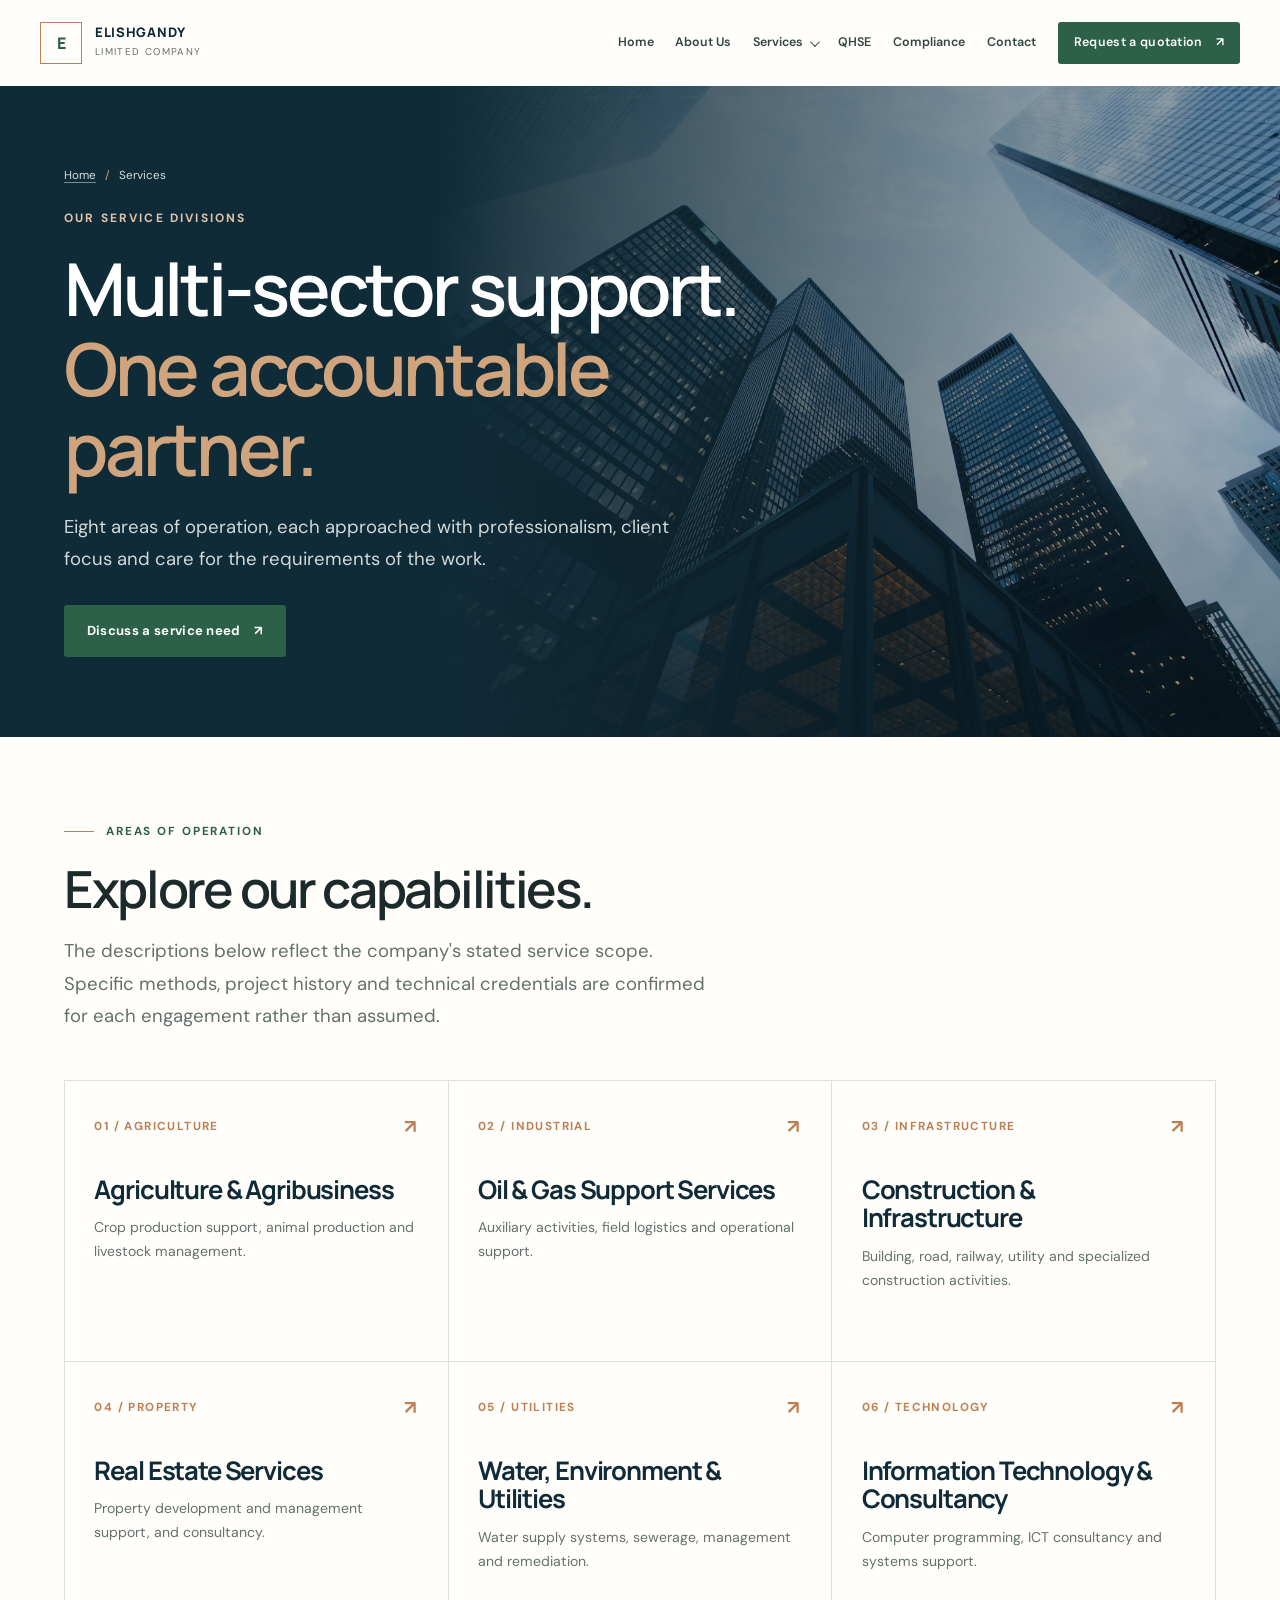
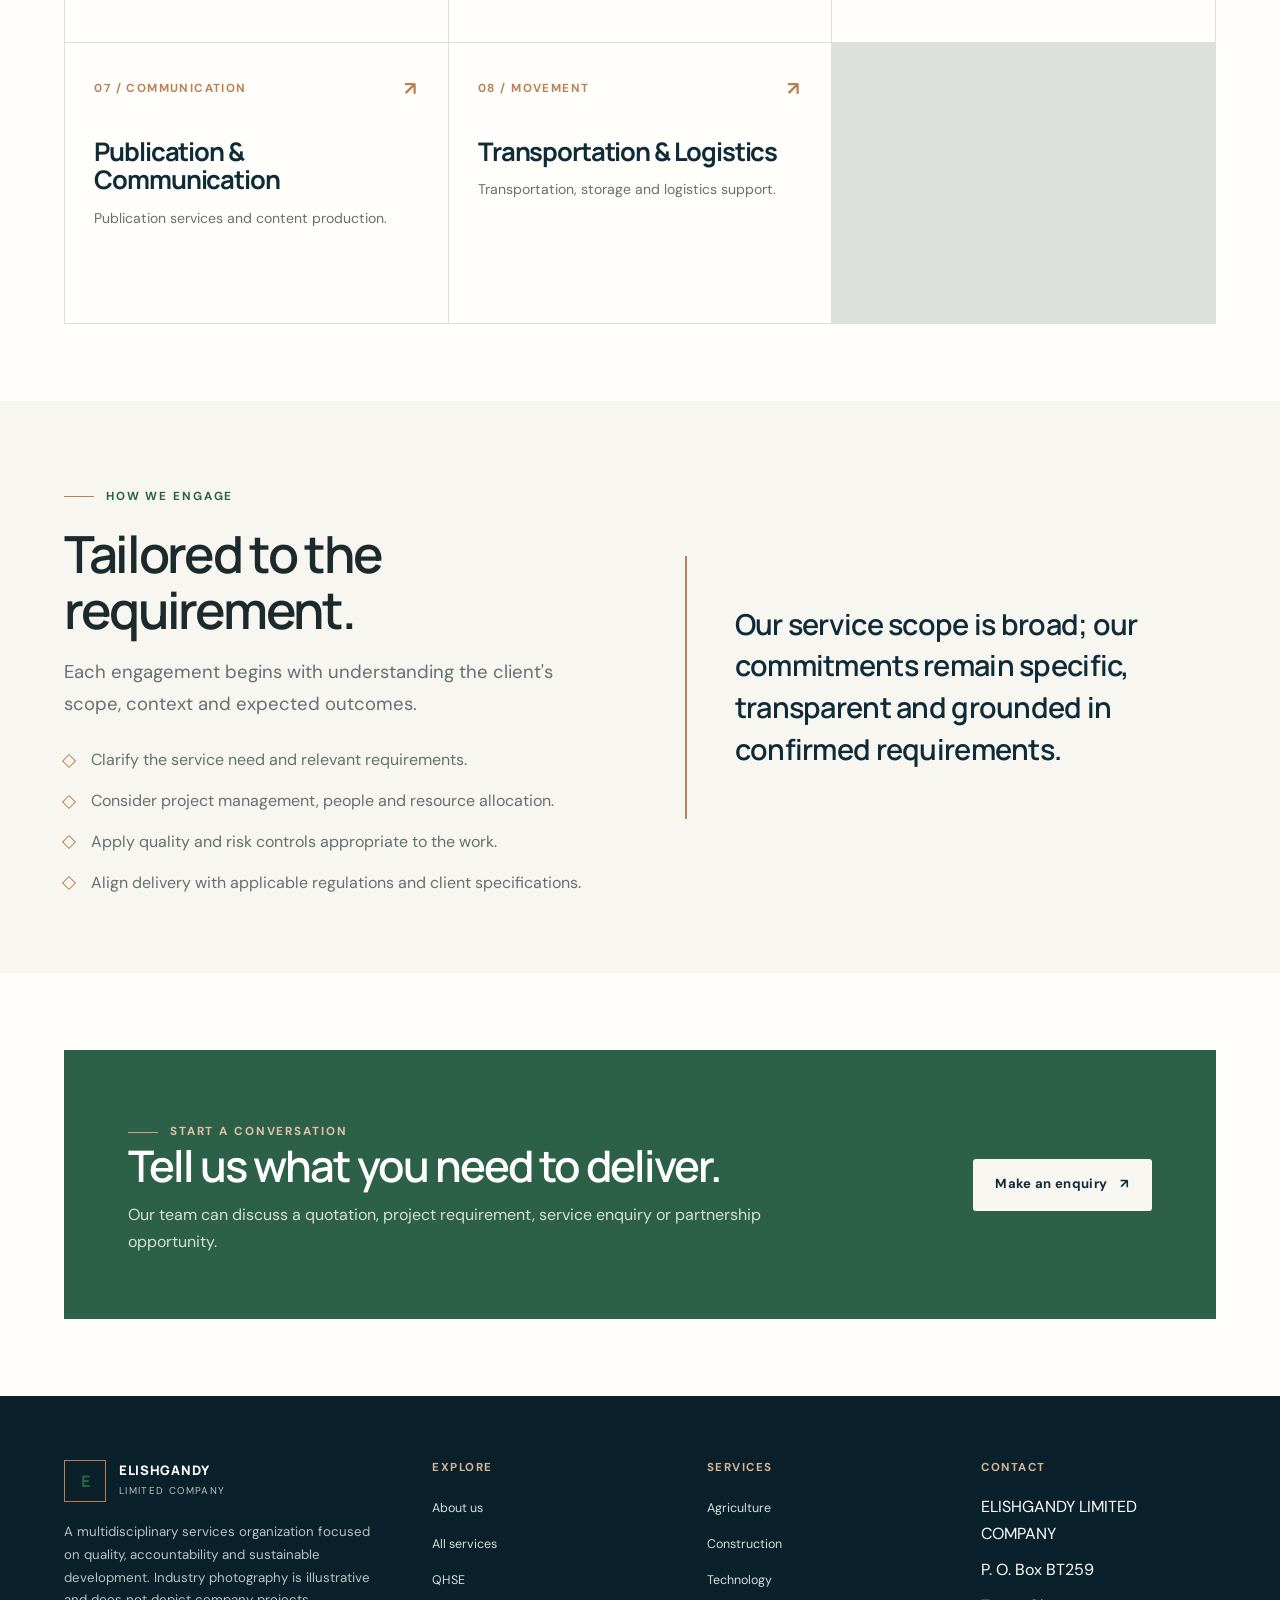
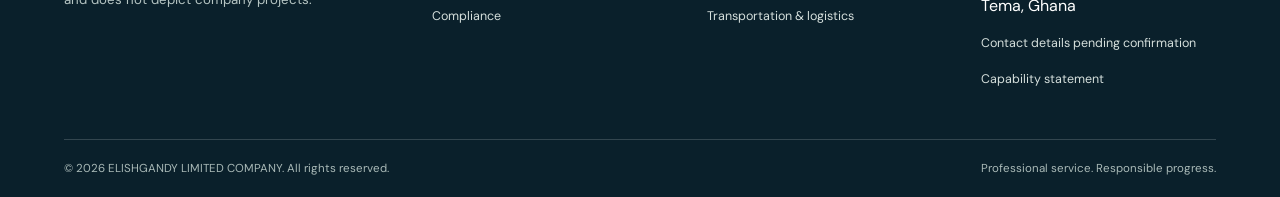
==== commit d1ac4d97: "fix: align service banner image overlays Co-authored-by: Copilot <223556219+Copilot@users.noreply.gi" ====
--- a/services/index.html
+++ b/services/index.html
@@ -5,7 +5,7 @@
   <title>Services | ELISHGANDY LIMITED COMPANY</title>
   <meta name="description" content="Explore eight service divisions from ELISHGANDY LIMITED COMPANY, spanning agribusiness, infrastructure, utilities, technology and logistics.">
   <link rel="canonical" href="https://YOUR-DOMAIN.example/services/"><meta property="og:type" content="website"><meta property="og:title" content="Services | ELISHGANDY LIMITED COMPANY"><meta property="og:description" content="Multidisciplinary services across eight business divisions."><meta property="og:url" content="https://YOUR-DOMAIN.example/services/">
-  <link rel="icon" href="../favicon.svg" type="image/svg+xml"><link rel="preconnect" href="https://fonts.googleapis.com"><link rel="preconnect" href="https://fonts.gstatic.com" crossorigin><link rel="stylesheet" href="../css/styles.css"><script type="module" src="../js/main.js"></script>
+  <link rel="icon" href="../favicon.svg" type="image/svg+xml"><link rel="preconnect" href="https://fonts.googleapis.com"><link rel="preconnect" href="https://fonts.gstatic.com" crossorigin><link rel="stylesheet" href="../css/styles.css?v=hero-overlay-fix"><script type="module" src="../js/main.js"></script>
 </head>
 <body>
   <a class="skip-link" href="#main">Skip to content</a>
--- a/css/styles.css
+++ b/css/styles.css
@@ -157,7 +157,6 @@
 .hero-meta span { display: inline-flex; align-items: center; gap: .55rem; }
 .hero-meta span::before { width: 6px; height: 6px; border-radius: 50%; background: var(--copper); content: ""; }
 .hero--small { min-height: 420px; }
-.hero--small::before { inset-inline-start: 42%; }
 .hero--small .hero-inner { padding-block: 5rem; }
 .hero--small h1 { max-width: 780px; font-size: clamp(2.7rem, 5.7vw, 4.8rem); }
 .hero--small .lead { max-width: 620px; }
